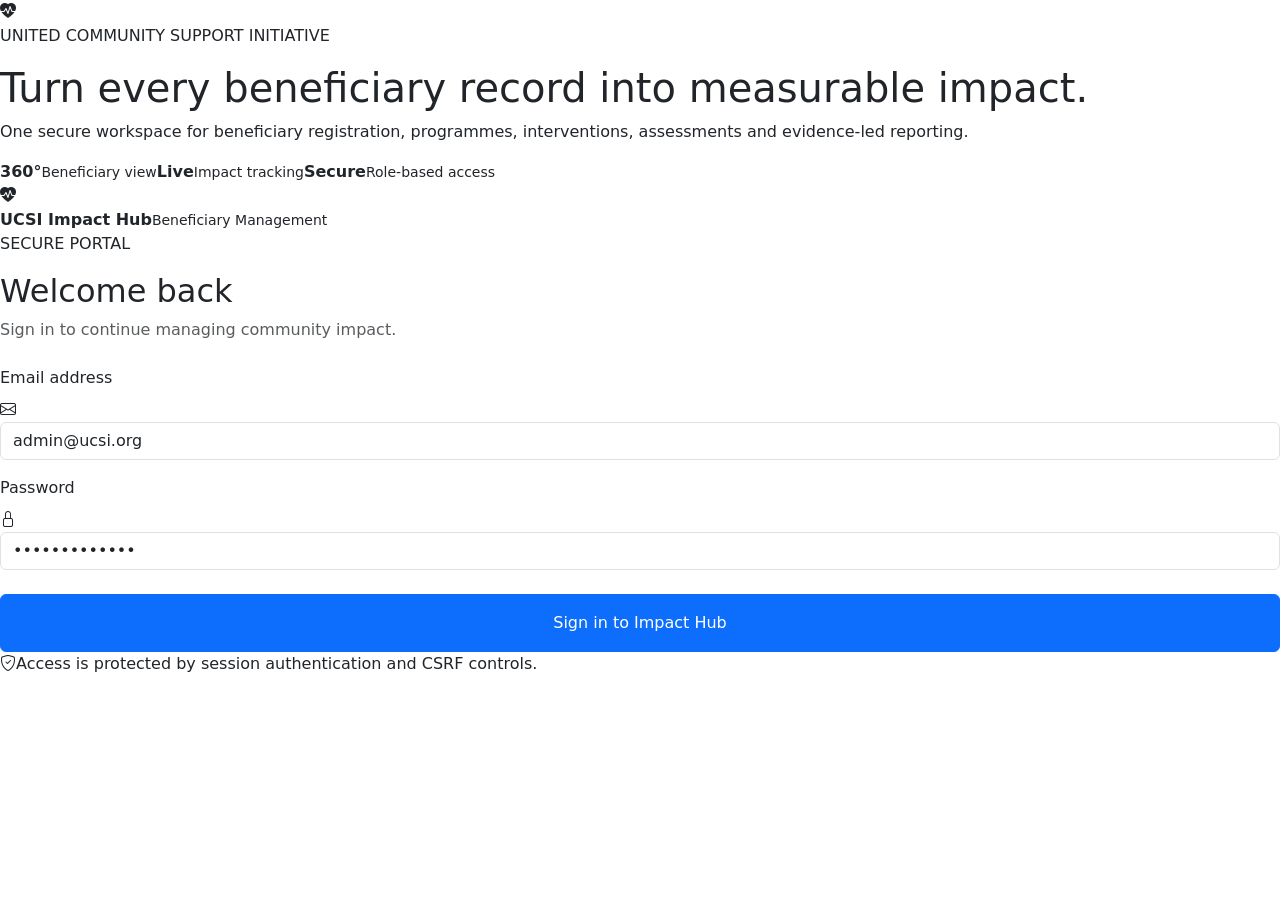
==== frontend/index.html @ 0e2eddae "feat(frontend): add UCSI application shell and forms" ====
<!doctype html>
<html lang="en">
<head>
<meta charset="utf-8">
<meta name="viewport" content="width=device-width, initial-scale=1">
<meta name="description" content="UCSI centralised beneficiary management and impact tracking system">
<title>UCSI Impact Hub</title>
<link rel="preconnect" href="https://fonts.googleapis.com">
<link rel="preconnect" href="https://fonts.gstatic.com" crossorigin>
<link href="https://fonts.googleapis.com/css2?family=Inter:wght@400;500;600;700;800&display=swap" rel="stylesheet">
<link href="https://cdn.jsdelivr.net/npm/bootstrap@5.3.3/dist/css/bootstrap.min.css" rel="stylesheet">
<link href="https://cdn.jsdelivr.net/npm/bootstrap-icons@1.11.3/font/bootstrap-icons.min.css" rel="stylesheet">
<link href="assets/css/app.css" rel="stylesheet">
</head>
<body>
<div id="toastStack" class="toast-container position-fixed top-0 end-0 p-3"></div>
<section id="loginView" class="auth-shell">
  <div class="auth-art d-none d-lg-flex">
    <div class="auth-art-content"><span class="brand-mark"><i class="bi bi-heart-pulse-fill"></i></span><p class="eyebrow">UNITED COMMUNITY SUPPORT INITIATIVE</p><h1>Turn every beneficiary record into measurable impact.</h1><p>One secure workspace for beneficiary registration, programmes, interventions, assessments and evidence-led reporting.</p><div class="auth-stat-row"><span><strong>360°</strong><small>Beneficiary view</small></span><span><strong>Live</strong><small>Impact tracking</small></span><span><strong>Secure</strong><small>Role-based access</small></span></div></div>
  </div>
  <div class="auth-panel"><div class="auth-card"><div class="mobile-brand"><span class="brand-mark"><i class="bi bi-heart-pulse-fill"></i></span><div><strong>UCSI Impact Hub</strong><small>Beneficiary Management</small></div></div><p class="eyebrow">SECURE PORTAL</p><h2>Welcome back</h2><p class="text-muted mb-4">Sign in to continue managing community impact.</p><form id="loginForm" novalidate><div class="mb-3"><label class="form-label">Email address</label><div class="input-icon"><i class="bi bi-envelope"></i><input id="loginEmail" type="email" class="form-control" value="admin@ucsi.org" required></div></div><div class="mb-4"><label class="form-label">Password</label><div class="input-icon"><i class="bi bi-lock"></i><input id="loginPassword" type="password" class="form-control" value="ChangeMe@2026" required></div></div><button class="btn btn-primary w-100 py-3" type="submit"><span class="btn-label">Sign in to Impact Hub</span><span class="spinner-border spinner-border-sm d-none"></span></button></form><div class="login-note"><i class="bi bi-shield-check"></i><span>Access is protected by session authentication and CSRF controls.</span></div></div></div>
</section>
<div id="appView" class="app-shell d-none">
  <aside id="sidebar" class="sidebar">
    <div class="sidebar-brand"><span class="brand-mark"><i class="bi bi-heart-pulse-fill"></i></span><div><strong>UCSI</strong><small>Impact Hub</small></div><button id="closeSidebar" class="btn btn-sm d-lg-none ms-auto"><i class="bi bi-x-lg"></i></button></div>
    <div class="sidebar-section-label">WORKSPACE</div>
    <nav class="nav flex-column" id="mainNav">
      <a href="#dashboard" class="nav-link active" data-page="dashboard"><i class="bi bi-grid-1x2-fill"></i><span>Dashboard</span></a>
      <a href="#beneficiaries" class="nav-link" data-page="beneficiaries"><i class="bi bi-people-fill"></i><span>Beneficiaries</span></a>
      <a href="#programmes" class="nav-link" data-page="programmes"><i class="bi bi-diagram-3-fill"></i><span>Programmes</span></a>
      <a href="#interventions" class="nav-link" data-page="interventions"><i class="bi bi-bullseye"></i><span>Interventions</span></a>
      <a href="#assessments" class="nav-link" data-page="assessments"><i class="bi bi-clipboard2-pulse-fill"></i><span>Assessments</span></a>
      <a href="#reports" class="nav-link" data-page="reports"><i class="bi bi-bar-chart-fill"></i><span>Impact reports</span></a>
    </nav>
    <div class="sidebar-footer"><div class="sidebar-tip"><i class="bi bi-lightbulb-fill"></i><div><strong>Data quality matters</strong><span>Keep beneficiary records complete and evidence-backed.</span></div></div><button id="logoutBtn" class="btn btn-ghost w-100 text-start"><i class="bi bi-box-arrow-right me-2"></i>Sign out</button></div>
  </aside>
  <main class="main-content">
    <header class="topbar"><button id="menuToggle" class="icon-btn d-lg-none"><i class="bi bi-list"></i></button><div class="topbar-context"><span class="eyebrow">UCSI / OPERATIONS</span><h1 id="pageTitle">Dashboard</h1></div><div class="topbar-actions"><button id="refreshBtn" class="icon-btn" title="Refresh"><i class="bi bi-arrow-clockwise"></i></button><div class="user-menu"><div class="avatar" id="userAvatar">SA</div><div class="d-none d-md-block"><strong id="userName">System Administrator</strong><small id="userRole">Administrator</small></div></div></div></header>
    <div id="pageContent" class="page-content"></div>
  </main>
</div>
<div class="modal fade" id="beneficiaryModal" tabindex="-1"><div class="modal-dialog modal-xl modal-dialog-scrollable"><div class="modal-content"><form id="beneficiaryForm"><div class="modal-header"><div><p class="eyebrow mb-1">BENEFICIARY PROFILE</p><h5 class="modal-title">Register beneficiary</h5></div><button type="button" class="btn-close" data-bs-dismiss="modal"></button></div><div class="modal-body"><div class="section-grid"><div><label class="form-label">First name *</label><input name="first_name" class="form-control" required></div><div><label class="form-label">Middle name</label><input name="middle_name" class="form-control"></div><div><label class="form-label">Last name *</label><input name="last_name" class="form-control" required></div><div><label class="form-label">Gender *</label><select name="gender" class="form-select" required><option value="">Select</option><option value="female">Female</option><option value="male">Male</option><option value="other">Other</option></select></div><div><label class="form-label">Date of birth</label><input name="date_of_birth" type="date" class="form-control"></div><div><label class="form-label">Phone</label><input name="phone" class="form-control"></div><div><label class="form-label">Email</label><input name="email" type="email" class="form-control"></div><div><label class="form-label">Household size</label><input name="household_size" type="number" min="1" value="1" class="form-control"></div><div><label class="form-label">Community *</label><input name="community" class="form-control" required></div><div><label class="form-label">LGA</label><input name="lga" class="form-control"></div><div><label class="form-label">State *</label><input name="state" value="Kaduna" class="form-control" required></div><div><label class="form-label">Registration date *</label><input name="registration_date" type="date" class="form-control" required></div><div><label class="form-label">Vulnerability</label><select name="vulnerability_status" class="form-select"><option value="low">Low</option><option value="medium" selected>Medium</option><option value="high">High</option><option value="critical">Critical</option></select></div><div><label class="form-label">Employment</label><select name="employment_status" class="form-select"><option value="">Select</option><option>employed</option><option>self_employed</option><option>unemployed</option><option>student</option><option>retired</option><option>other</option></select></div><div class="grid-span-2"><label class="form-label">Address</label><input name="address" class="form-control"></div><div class="form-check grid-span-2"><input name="consent_given" value="1" class="form-check-input" type="checkbox" id="consent"><label class="form-check-label" for="consent">Beneficiary consent has been obtained for data collection and programme participation.</label></div></div></div><div class="modal-footer"><button type="button" class="btn btn-light" data-bs-dismiss="modal">Cancel</button><button class="btn btn-primary" type="submit">Save beneficiary</button></div></form></div></div></div>
<div class="modal fade" id="programmeModal" tabindex="-1"><div class="modal-dialog"><div class="modal-content"><form id="programmeForm"><div class="modal-header"><h5 class="modal-title">Create programme</h5><button type="button" class="btn-close" data-bs-dismiss="modal"></button></div><div class="modal-body"><div class="mb-3"><label class="form-label">Programme code *</label><input name="code" class="form-control" required></div><div class="mb-3"><label class="form-label">Programme name *</label><input name="name" class="form-control" required></div><div class="mb-3"><label class="form-label">Description</label><textarea name="description" class="form-control" rows="3"></textarea></div><div class="row g-3"><div class="col-6"><label class="form-label">Start date *</label><input name="start_date" type="date" class="form-control" required></div><div class="col-6"><label class="form-label">End date</label><input name="end_date" type="date" class="form-control"></div><div class="col-6"><label class="form-label">Budget</label><input name="budget" type="number" min="0" step="0.01" class="form-control" value="0"></div><div class="col-6"><label class="form-label">Status</label><select name="status" class="form-select"><option value="planned">Planned</option><option value="active">Active</option><option value="completed">Completed</option><option value="suspended">Suspended</option></select></div></div></div><div class="modal-footer"><button type="button" class="btn btn-light" data-bs-dismiss="modal">Cancel</button><button class="btn btn-primary" type="submit">Create programme</button></div></form></div></div></div>
<div class="modal fade" id="interventionModal" tabindex="-1"><div class="modal-dialog"><div class="modal-content"><form id="interventionForm"><div class="modal-header"><h5 class="modal-title">Create intervention</h5><button type="button" class="btn-close" data-bs-dismiss="modal"></button></div><div class="modal-body"><div class="mb-3"><label class="form-label">Programme *</label><select name="programme_id" id="interventionProgramme" class="form-select" required></select></div><div class="mb-3"><label class="form-label">Intervention name *</label><input name="name" class="form-control" required></div><div class="row g-3"><div class="col-6"><label class="form-label">Type *</label><input name="intervention_type" class="form-control" required placeholder="Cash transfer, training..."></div><div class="col-6"><label class="form-label">Target count</label><input name="target_count" type="number" min="0" class="form-control" value="0"></div><div class="col-6"><label class="form-label">Start date *</label><input name="start_date" type="date" class="form-control" required></div><div class="col-6"><label class="form-label">End date</label><input name="end_date" type="date" class="form-control"></div></div><div class="mt-3"><label class="form-label">Unit cost</label><input name="unit_cost" type="number" min="0" step="0.01" class="form-control" value="0"></div><div class="mt-3"><label class="form-label">Description</label><textarea name="description" class="form-control" rows="3"></textarea></div></div><div class="modal-footer"><button type="button" class="btn btn-light" data-bs-dismiss="modal">Cancel</button><button class="btn btn-primary" type="submit">Create intervention</button></div></form></div></div></div>
<script src="https://cdn.jsdelivr.net/npm/bootstrap@5.3.3/dist/js/bootstrap.bundle.min.js"></script>
<script src="assets/js/app.js"></script>
</body>
</html>
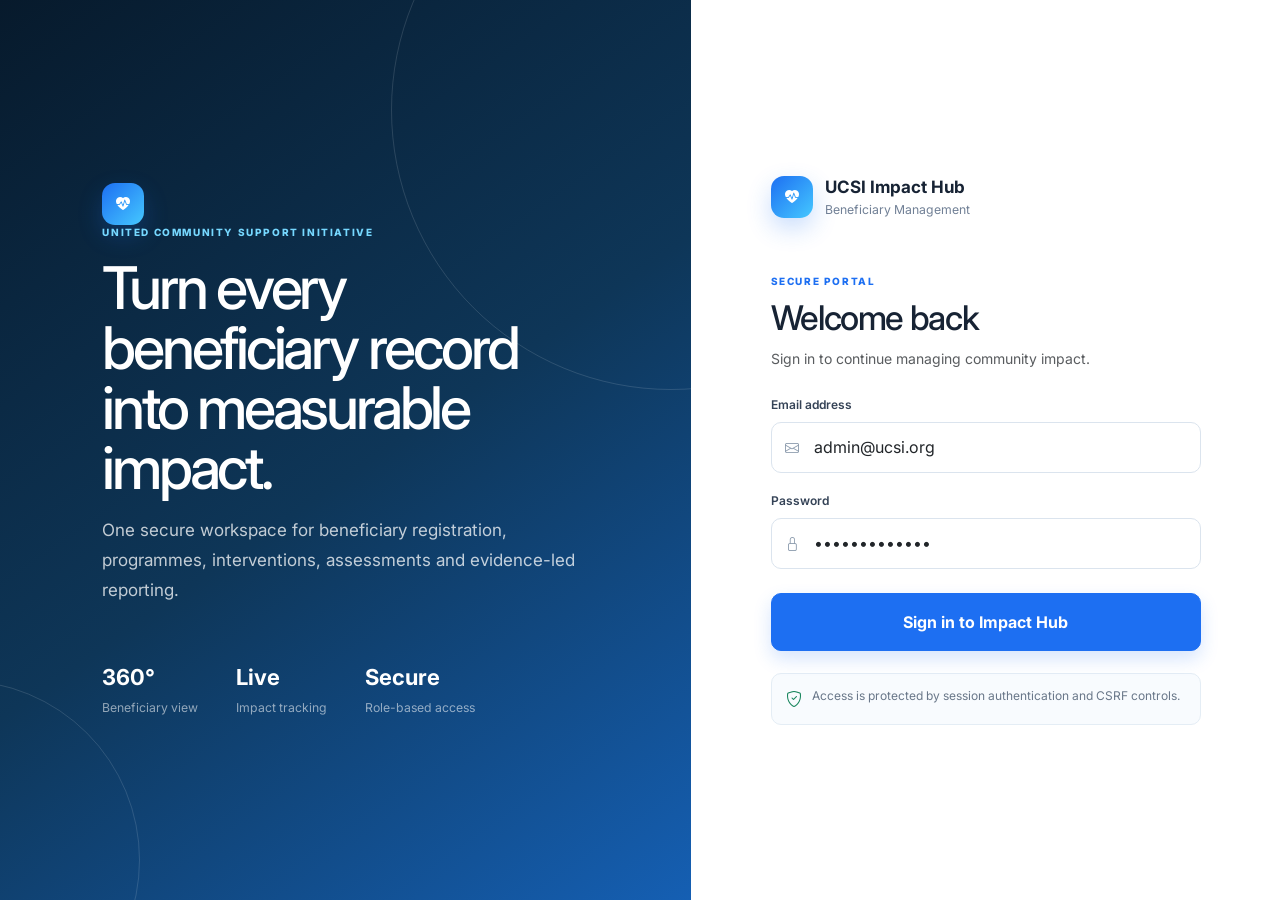
==== commit 449df208: "feat: align frontend navigation with backend capabilities" ====
--- a/frontend/index.html
+++ b/frontend/index.html
@@ -18,7 +18,7 @@
   <div class="auth-art d-none d-lg-flex">
     <div class="auth-art-content"><span class="brand-mark"><i class="bi bi-heart-pulse-fill"></i></span><p class="eyebrow">UNITED COMMUNITY SUPPORT INITIATIVE</p><h1>Turn every beneficiary record into measurable impact.</h1><p>One secure workspace for beneficiary registration, programmes, interventions, assessments and evidence-led reporting.</p><div class="auth-stat-row"><span><strong>360°</strong><small>Beneficiary view</small></span><span><strong>Live</strong><small>Impact tracking</small></span><span><strong>Secure</strong><small>Role-based access</small></span></div></div>
   </div>
-  <div class="auth-panel"><div class="auth-card"><div class="mobile-brand"><span class="brand-mark"><i class="bi bi-heart-pulse-fill"></i></span><div><strong>UCSI Impact Hub</strong><small>Beneficiary Management</small></div></div><p class="eyebrow">SECURE PORTAL</p><h2>Welcome back</h2><p class="text-muted mb-4">Sign in to continue managing community impact.</p><form id="loginForm" novalidate><div class="mb-3"><label class="form-label">Email address</label><div class="input-icon"><i class="bi bi-envelope"></i><input id="loginEmail" type="email" class="form-control" value="admin@ucsi.org" required></div></div><div class="mb-4"><label class="form-label">Password</label><div class="input-icon"><i class="bi bi-lock"></i><input id="loginPassword" type="password" class="form-control" value="ChangeMe@2026" required></div></div><button class="btn btn-primary w-100 py-3" type="submit"><span class="btn-label">Sign in to Impact Hub</span><span class="spinner-border spinner-border-sm d-none"></span></button></form><div class="login-note"><i class="bi bi-shield-check"></i><span>Access is protected by session authentication and CSRF controls.</span></div></div></div>
+  <div class="auth-panel"><div class="auth-card"><div class="mobile-brand"><span class="brand-mark"><i class="bi bi-heart-pulse-fill"></i></span><div><strong>UCSI Impact Hub</strong><small>Beneficiary Management</small></div></div><p class="eyebrow">SECURE PORTAL</p><h2>Welcome back</h2><p class="text-muted mb-4">Sign in to continue managing community impact.</p><form id="loginForm" novalidate><div class="mb-3"><label class="form-label">Email address</label><div class="input-icon"><i class="bi bi-envelope"></i><input id="loginEmail" type="email" class="form-control" value="admin@ucsi.org" required autocomplete="username"></div></div><div class="mb-4"><label class="form-label">Password</label><div class="input-icon"><i class="bi bi-lock"></i><input id="loginPassword" type="password" class="form-control" value="ChangeMe@2026" required autocomplete="current-password"></div></div><button class="btn btn-primary w-100 py-3" type="submit"><span class="btn-label">Sign in to Impact Hub</span><span class="spinner-border spinner-border-sm d-none"></span></button></form><div class="login-note"><i class="bi bi-shield-check"></i><span>Access is protected by session authentication and CSRF controls.</span></div></div></div>
 </section>
 <div id="appView" class="app-shell d-none">
   <aside id="sidebar" class="sidebar">
@@ -30,6 +30,7 @@
       <a href="#programmes" class="nav-link" data-page="programmes"><i class="bi bi-diagram-3-fill"></i><span>Programmes</span></a>
       <a href="#interventions" class="nav-link" data-page="interventions"><i class="bi bi-bullseye"></i><span>Interventions</span></a>
       <a href="#assessments" class="nav-link" data-page="assessments"><i class="bi bi-clipboard2-pulse-fill"></i><span>Assessments</span></a>
+      <a href="#indicators" class="nav-link" data-page="indicators"><i class="bi bi-speedometer2"></i><span>Indicators</span></a>
       <a href="#reports" class="nav-link" data-page="reports"><i class="bi bi-bar-chart-fill"></i><span>Impact reports</span></a>
     </nav>
     <div class="sidebar-footer"><div class="sidebar-tip"><i class="bi bi-lightbulb-fill"></i><div><strong>Data quality matters</strong><span>Keep beneficiary records complete and evidence-backed.</span></div></div><button id="logoutBtn" class="btn btn-ghost w-100 text-start"><i class="bi bi-box-arrow-right me-2"></i>Sign out</button></div>
@@ -39,9 +40,6 @@
     <div id="pageContent" class="page-content"></div>
   </main>
 </div>
-<div class="modal fade" id="beneficiaryModal" tabindex="-1"><div class="modal-dialog modal-xl modal-dialog-scrollable"><div class="modal-content"><form id="beneficiaryForm"><div class="modal-header"><div><p class="eyebrow mb-1">BENEFICIARY PROFILE</p><h5 class="modal-title">Register beneficiary</h5></div><button type="button" class="btn-close" data-bs-dismiss="modal"></button></div><div class="modal-body"><div class="section-grid"><div><label class="form-label">First name *</label><input name="first_name" class="form-control" required></div><div><label class="form-label">Middle name</label><input name="middle_name" class="form-control"></div><div><label class="form-label">Last name *</label><input name="last_name" class="form-control" required></div><div><label class="form-label">Gender *</label><select name="gender" class="form-select" required><option value="">Select</option><option value="female">Female</option><option value="male">Male</option><option value="other">Other</option></select></div><div><label class="form-label">Date of birth</label><input name="date_of_birth" type="date" class="form-control"></div><div><label class="form-label">Phone</label><input name="phone" class="form-control"></div><div><label class="form-label">Email</label><input name="email" type="email" class="form-control"></div><div><label class="form-label">Household size</label><input name="household_size" type="number" min="1" value="1" class="form-control"></div><div><label class="form-label">Community *</label><input name="community" class="form-control" required></div><div><label class="form-label">LGA</label><input name="lga" class="form-control"></div><div><label class="form-label">State *</label><input name="state" value="Kaduna" class="form-control" required></div><div><label class="form-label">Registration date *</label><input name="registration_date" type="date" class="form-control" required></div><div><label class="form-label">Vulnerability</label><select name="vulnerability_status" class="form-select"><option value="low">Low</option><option value="medium" selected>Medium</option><option value="high">High</option><option value="critical">Critical</option></select></div><div><label class="form-label">Employment</label><select name="employment_status" class="form-select"><option value="">Select</option><option>employed</option><option>self_employed</option><option>unemployed</option><option>student</option><option>retired</option><option>other</option></select></div><div class="grid-span-2"><label class="form-label">Address</label><input name="address" class="form-control"></div><div class="form-check grid-span-2"><input name="consent_given" value="1" class="form-check-input" type="checkbox" id="consent"><label class="form-check-label" for="consent">Beneficiary consent has been obtained for data collection and programme participation.</label></div></div></div><div class="modal-footer"><button type="button" class="btn btn-light" data-bs-dismiss="modal">Cancel</button><button class="btn btn-primary" type="submit">Save beneficiary</button></div></form></div></div></div>
-<div class="modal fade" id="programmeModal" tabindex="-1"><div class="modal-dialog"><div class="modal-content"><form id="programmeForm"><div class="modal-header"><h5 class="modal-title">Create programme</h5><button type="button" class="btn-close" data-bs-dismiss="modal"></button></div><div class="modal-body"><div class="mb-3"><label class="form-label">Programme code *</label><input name="code" class="form-control" required></div><div class="mb-3"><label class="form-label">Programme name *</label><input name="name" class="form-control" required></div><div class="mb-3"><label class="form-label">Description</label><textarea name="description" class="form-control" rows="3"></textarea></div><div class="row g-3"><div class="col-6"><label class="form-label">Start date *</label><input name="start_date" type="date" class="form-control" required></div><div class="col-6"><label class="form-label">End date</label><input name="end_date" type="date" class="form-control"></div><div class="col-6"><label class="form-label">Budget</label><input name="budget" type="number" min="0" step="0.01" class="form-control" value="0"></div><div class="col-6"><label class="form-label">Status</label><select name="status" class="form-select"><option value="planned">Planned</option><option value="active">Active</option><option value="completed">Completed</option><option value="suspended">Suspended</option></select></div></div></div><div class="modal-footer"><button type="button" class="btn btn-light" data-bs-dismiss="modal">Cancel</button><button class="btn btn-primary" type="submit">Create programme</button></div></form></div></div></div>
-<div class="modal fade" id="interventionModal" tabindex="-1"><div class="modal-dialog"><div class="modal-content"><form id="interventionForm"><div class="modal-header"><h5 class="modal-title">Create intervention</h5><button type="button" class="btn-close" data-bs-dismiss="modal"></button></div><div class="modal-body"><div class="mb-3"><label class="form-label">Programme *</label><select name="programme_id" id="interventionProgramme" class="form-select" required></select></div><div class="mb-3"><label class="form-label">Intervention name *</label><input name="name" class="form-control" required></div><div class="row g-3"><div class="col-6"><label class="form-label">Type *</label><input name="intervention_type" class="form-control" required placeholder="Cash transfer, training..."></div><div class="col-6"><label class="form-label">Target count</label><input name="target_count" type="number" min="0" class="form-control" value="0"></div><div class="col-6"><label class="form-label">Start date *</label><input name="start_date" type="date" class="form-control" required></div><div class="col-6"><label class="form-label">End date</label><input name="end_date" type="date" class="form-control"></div></div><div class="mt-3"><label class="form-label">Unit cost</label><input name="unit_cost" type="number" min="0" step="0.01" class="form-control" value="0"></div><div class="mt-3"><label class="form-label">Description</label><textarea name="description" class="form-control" rows="3"></textarea></div></div><div class="modal-footer"><button type="button" class="btn btn-light" data-bs-dismiss="modal">Cancel</button><button class="btn btn-primary" type="submit">Create intervention</button></div></form></div></div></div>
 <script src="https://cdn.jsdelivr.net/npm/bootstrap@5.3.3/dist/js/bootstrap.bundle.min.js"></script>
 <script src="assets/js/app.js"></script>
 </body>
--- a/frontend/assets/css/app.css
+++ b/frontend/assets/css/app.css
@@ -0,0 +1 @@
+:root{--navy:#0b1f33;--navy-2:#102b45;--blue:#1d6ff2;--blue-2:#0f5bd6;--cyan:#18b7a0;--ink:#172334;--muted:#718096;--line:#e7edf4;--surface:#fff;--bg:#f5f8fc;--danger:#d64545;--warning:#c88900;--success:#16845b;--shadow:0 14px 40px rgba(19,44,74,.08)}*{box-sizing:border-box}body{margin:0;background:var(--bg);color:var(--ink);font-family:Inter,system-ui,-apple-system,BlinkMacSystemFont,"Segoe UI",sans-serif;font-size:14px}.auth-shell{min-height:100vh;display:grid;grid-template-columns:1.08fr .92fr;background:#fff}.auth-art{position:relative;overflow:hidden;background:linear-gradient(145deg,#071a2c 0%,#0e3658 52%,#155fb3 100%);color:#fff;align-items:center;padding:8vw}.auth-art:after,.auth-art:before{content:"";position:absolute;border:1px solid rgba(255,255,255,.13);border-radius:50%}.auth-art:before{width:560px;height:560px;right:-260px;top:-170px}.auth-art:after{width:360px;height:360px;left:-220px;bottom:-140px}.auth-art-content{max-width:650px;position:relative;z-index:1}.auth-art h1{font-size:clamp(42px,4.6vw,72px);line-height:1.02;letter-spacing:-.055em;margin:18px 0}.auth-art p:not(.eyebrow){font-size:17px;line-height:1.75;color:rgba(255,255,255,.75);max-width:590px}.eyebrow{font-size:10px;letter-spacing:.16em;font-weight:800;color:var(--blue);margin:0}.auth-art .eyebrow{color:#76d8ff}.brand-mark{width:42px;height:42px;border-radius:13px;display:inline-grid;place-items:center;background:linear-gradient(135deg,var(--blue),#45c8ff);color:#fff;box-shadow:0 10px 25px rgba(29,111,242,.24);flex:none}.auth-stat-row{display:flex;gap:38px;margin-top:55px}.auth-stat-row span{display:flex;flex-direction:column;gap:5px}.auth-stat-row strong{font-size:22px}.auth-stat-row small{color:rgba(255,255,255,.55)}.auth-panel{display:flex;align-items:center;justify-content:center;padding:36px}.auth-card{width:min(430px,100%)}.mobile-brand{display:flex;gap:12px;align-items:center;margin-bottom:55px}.mobile-brand div{display:flex;flex-direction:column}.mobile-brand strong{font-size:17px}.mobile-brand small{color:var(--muted)}.auth-card h2{font-size:34px;letter-spacing:-.04em;margin:9px 0}.form-label{font-weight:600;color:#344256;font-size:12px}.form-control,.form-select{border:1px solid #dbe4ee;border-radius:10px;padding:.78rem .9rem;background:#fff}.form-control:focus,.form-select:focus{border-color:#7baefc;box-shadow:0 0 0 .2rem rgba(29,111,242,.1)}.input-icon{position:relative}.input-icon i{position:absolute;left:14px;top:50%;transform:translateY(-50%);color:#8c9bad}.input-icon .form-control{padding-left:42px}.btn-primary{background:var(--blue);border-color:var(--blue);border-radius:10px;font-weight:700;box-shadow:0 8px 18px rgba(29,111,242,.18)}.btn-primary:hover{background:var(--blue-2);border-color:var(--blue-2)}.btn-light{background:#f4f7fa;border-color:#e5ebf1;color:#3c4b5e;font-weight:600}.login-note{margin-top:22px;padding:13px 14px;border:1px solid #e4edf5;background:#f8fbfe;border-radius:10px;color:#697789;display:flex;gap:10px;line-height:1.5;font-size:12px}.login-note i{color:var(--success);font-size:16px}.app-shell{min-height:100vh}.sidebar{position:fixed;inset:0 auto 0 0;width:254px;background:var(--navy);color:#fff;display:flex;flex-direction:column;z-index:1030;padding:20px 14px}.sidebar-brand{display:flex;align-items:center;gap:11px;padding:5px 10px 30px}.sidebar-brand div{display:flex;flex-direction:column;line-height:1.2}.sidebar-brand strong{font-size:17px}.sidebar-brand small{font-size:10px;color:#8ea4ba;text-transform:uppercase;letter-spacing:.1em;margin-top:3px}.sidebar-section-label{font-size:9px;letter-spacing:.16em;font-weight:800;color:#66819b;padding:0 12px 10px}.nav-link{display:flex;align-items:center;gap:12px;color:#9fb1c4;padding:11px 12px;border-radius:9px;margin:2px 0;font-weight:600}.nav-link:hover{color:#fff;background:rgba(255,255,255,.05)}.nav-link.active{color:#fff;background:linear-gradient(90deg,rgba(29,111,242,.95),rgba(29,111,242,.5));box-shadow:0 8px 20px rgba(0,0,0,.14)}.nav-link i{font-size:16px;width:20px;text-align:center}.sidebar-footer{margin-top:auto}.sidebar-tip{display:flex;gap:10px;background:rgba(255,255,255,.055);border:1px solid rgba(255,255,255,.07);padding:13px;border-radius:10px;margin-bottom:12px}.sidebar-tip i{color:#73d4c4}.sidebar-tip div{display:flex;flex-direction:column;gap:4px}.sidebar-tip strong{font-size:11px}.sidebar-tip span{font-size:10px;color:#8398ac;line-height:1.45}.btn-ghost{color:#9fb1c4;border:0;background:transparent;padding:11px 12px;font-weight:600}.btn-ghost:hover{color:#fff;background:rgba(255,255,255,.05)}.main-content{margin-left:254px;min-height:100vh}.topbar{height:84px;background:rgba(255,255,255,.92);backdrop-filter:blur(14px);border-bottom:1px solid var(--line);display:flex;align-items:center;justify-content:space-between;padding:0 34px;position:sticky;top:0;z-index:100}.topbar-context h1{font-size:21px;letter-spacing:-.025em;margin:3px 0 0}.topbar-actions{display:flex;align-items:center;gap:13px}.icon-btn{width:38px;height:38px;border:1px solid var(--line);background:#fff;border-radius:10px;color:#617083}.icon-btn:hover{background:#f5f8fb}.user-menu{display:flex;align-items:center;gap:10px;padding-left:10px}.user-menu div:not(.avatar){display:flex;flex-direction:column;line-height:1.3}.user-menu strong{font-size:12px}.user-menu small{font-size:10px;color:var(--muted);margin-top:3px}.avatar{width:38px;height:38px;border-radius:50%;display:grid;place-items:center;background:#eaf2ff;color:var(--blue);font-weight:800;font-size:11px}.page-content{padding:30px 34px 55px;max-width:1600px;margin:auto}.page-heading{display:flex;justify-content:space-between;align-items:flex-end;gap:20px;margin-bottom:24px}.page-heading h2{font-size:26px;letter-spacing:-.04em;margin:4px 0}.page-heading p{margin:0;color:var(--muted)}.metric-grid{display:grid;grid-template-columns:repeat(4,1fr);gap:16px;margin-bottom:20px}.metric-card,.panel{background:var(--surface);border:1px solid var(--line);border-radius:14px;box-shadow:var(--shadow)}.metric-card{padding:19px}.metric-top{display:flex;justify-content:space-between;align-items:center}.metric-label{color:var(--muted);font-size:11px;font-weight:700}.metric-icon{width:35px;height:35px;border-radius:9px;display:grid;place-items:center;background:#edf4ff;color:var(--blue)}.metric-value{font-size:29px;font-weight:800;letter-spacing:-.045em;margin:17px 0 4px}.metric-meta{font-size:10px;color:var(--muted)}.metric-meta i{color:var(--success)}.dashboard-grid{display:grid;grid-template-columns:1.35fr .65fr;gap:18px}.panel-header{padding:18px 20px;border-bottom:1px solid var(--line);display:flex;align-items:center;justify-content:space-between}.panel-header h3{font-size:14px;margin:0;font-weight:750}.panel-body{padding:20px}.table-wrap{overflow:auto}.table{margin:0;min-width:720px}.table th{font-size:10px;text-transform:uppercase;letter-spacing:.08em;color:#8190a2;font-weight:800;border-bottom:1px solid var(--line);padding:11px 14px;white-space:nowrap}.table td{padding:14px;font-size:12px;vertical-align:middle;border-color:#eef2f6}.table tbody tr:hover{background:#fbfdff}.badge-soft{border-radius:999px;padding:5px 9px;font-size:10px;font-weight:800;display:inline-block}.badge-active{background:#e8f8f0;color:#16784f}.badge-planned{background:#fff6df;color:#9b6b00}.badge-completed{background:#e8f1ff;color:#205db7}.badge-high{background:#fff0ec;color:#bd4c2f}.badge-critical{background:#fde8eb;color:#ae263a}.badge-medium{background:#fff6df;color:#9b6b00}.badge-low{background:#e8f8f0;color:#16784f}.empty-state{padding:55px 20px;text-align:center;color:var(--muted)}.empty-state i{font-size:35px;color:#b7c5d4}.empty-state h4{font-size:15px;color:#445468;margin:12px 0 5px}.toolbar{display:flex;gap:10px;flex-wrap:wrap}.toolbar .form-control,.toolbar .form-select{min-width:180px;padding:.62rem .8rem}.section-grid{display:grid;grid-template-columns:repeat(3,1fr);gap:16px}.grid-span-2{grid-column:span 2}.modal-content{border:0;border-radius:14px;box-shadow:0 20px 60px rgba(8,29,52,.18)}.modal-header{border-bottom:1px solid var(--line);padding:18px 22px}.modal-footer{border-top:1px solid var(--line);padding:14px 22px}.progress-thin{height:6px;border-radius:20px;background:#edf1f5}.progress-thin .progress-bar{border-radius:20px}.report-grid{display:grid;grid-template-columns:repeat(3,1fr);gap:16px}.report-card{padding:20px}.report-card h4{font-size:13px;margin:0 0 18px}.report-score{font-size:34px;font-weight:800;letter-spacing:-.05em}.chart-bars{height:220px;display:flex;align-items:flex-end;gap:16px;padding:15px 5px 0}.chart-bar{flex:1;min-width:22px;border-radius:7px 7px 2px 2px;background:linear-gradient(180deg,#5aa7ff,#1d6ff2);position:relative}.chart-bar span{position:absolute;top:-19px;left:50%;transform:translateX(-50%);font-size:9px;color:#718096;white-space:nowrap}.chart-bar small{position:absolute;bottom:-18px;left:50%;transform:translateX(-50%);font-size:9px;color:#8795a5;white-space:nowrap}.spinner-page{display:grid;place-items:center;min-height:300px;color:var(--blue)}.mobile-only{display:none}@media(max-width:1100px){.metric-grid{grid-template-columns:repeat(2,1fr)}.dashboard-grid{grid-template-columns:1fr}.report-grid{grid-template-columns:1fr 1fr}}@media(max-width:991px){.sidebar{transform:translateX(-100%);transition:transform .22s ease;box-shadow:10px 0 40px rgba(0,0,0,.18)}.sidebar.open{transform:translateX(0)}.main-content{margin-left:0}.topbar{padding:0 20px}.page-content{padding:24px 20px}.section-grid{grid-template-columns:1fr 1fr}.grid-span-2{grid-column:span 2}}@media(max-width:650px){.auth-shell{display:block}.auth-panel{min-height:100vh;padding:24px}.mobile-brand{margin-bottom:55px}.metric-grid{grid-template-columns:1fr 1fr;gap:10px}.metric-card{padding:14px}.metric-value{font-size:24px}.page-heading{align-items:flex-start;flex-direction:column}.toolbar{width:100%}.toolbar .form-control,.toolbar .form-select{flex:1;min-width:130px}.section-grid{grid-template-columns:1fr}.grid-span-2{grid-column:auto}.report-grid{grid-template-columns:1fr}.topbar-context h1{font-size:18px}.topbar{height:72px}.page-content{padding:18px 14px 40px}.user-menu div:not(.avatar){display:none}.auth-card h2{font-size:30px}}
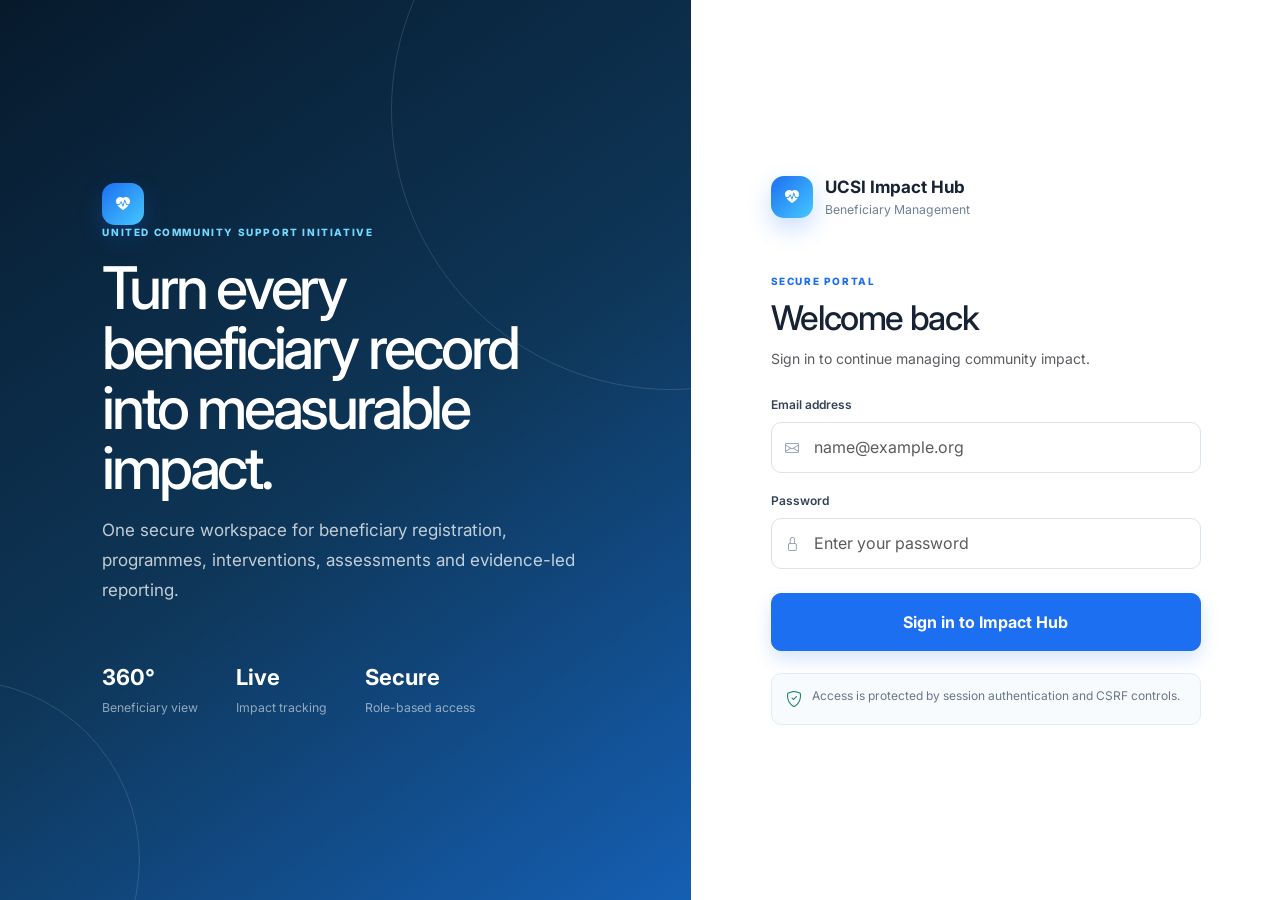
==== commit af04b8ca: "feat: add schema-aligned administration navigation and remove hardcoded credentials" ====
--- a/frontend/index.html
+++ b/frontend/index.html
@@ -5,42 +5,13 @@
 <meta name="viewport" content="width=device-width, initial-scale=1">
 <meta name="description" content="UCSI centralised beneficiary management and impact tracking system">
 <title>UCSI Impact Hub</title>
-<link rel="preconnect" href="https://fonts.googleapis.com">
-<link rel="preconnect" href="https://fonts.gstatic.com" crossorigin>
+<link rel="preconnect" href="https://fonts.googleapis.com"><link rel="preconnect" href="https://fonts.gstatic.com" crossorigin>
 <link href="https://fonts.googleapis.com/css2?family=Inter:wght@400;500;600;700;800&display=swap" rel="stylesheet">
-<link href="https://cdn.jsdelivr.net/npm/bootstrap@5.3.3/dist/css/bootstrap.min.css" rel="stylesheet">
-<link href="https://cdn.jsdelivr.net/npm/bootstrap-icons@1.11.3/font/bootstrap-icons.min.css" rel="stylesheet">
-<link href="assets/css/app.css" rel="stylesheet">
+<link href="https://cdn.jsdelivr.net/npm/bootstrap@5.3.3/dist/css/bootstrap.min.css" rel="stylesheet"><link href="https://cdn.jsdelivr.net/npm/bootstrap-icons@1.11.3/font/bootstrap-icons.min.css" rel="stylesheet"><link href="assets/css/app.css" rel="stylesheet">
 </head>
 <body>
 <div id="toastStack" class="toast-container position-fixed top-0 end-0 p-3"></div>
-<section id="loginView" class="auth-shell">
-  <div class="auth-art d-none d-lg-flex">
-    <div class="auth-art-content"><span class="brand-mark"><i class="bi bi-heart-pulse-fill"></i></span><p class="eyebrow">UNITED COMMUNITY SUPPORT INITIATIVE</p><h1>Turn every beneficiary record into measurable impact.</h1><p>One secure workspace for beneficiary registration, programmes, interventions, assessments and evidence-led reporting.</p><div class="auth-stat-row"><span><strong>360°</strong><small>Beneficiary view</small></span><span><strong>Live</strong><small>Impact tracking</small></span><span><strong>Secure</strong><small>Role-based access</small></span></div></div>
-  </div>
-  <div class="auth-panel"><div class="auth-card"><div class="mobile-brand"><span class="brand-mark"><i class="bi bi-heart-pulse-fill"></i></span><div><strong>UCSI Impact Hub</strong><small>Beneficiary Management</small></div></div><p class="eyebrow">SECURE PORTAL</p><h2>Welcome back</h2><p class="text-muted mb-4">Sign in to continue managing community impact.</p><form id="loginForm" novalidate><div class="mb-3"><label class="form-label">Email address</label><div class="input-icon"><i class="bi bi-envelope"></i><input id="loginEmail" type="email" class="form-control" value="admin@ucsi.org" required autocomplete="username"></div></div><div class="mb-4"><label class="form-label">Password</label><div class="input-icon"><i class="bi bi-lock"></i><input id="loginPassword" type="password" class="form-control" value="ChangeMe@2026" required autocomplete="current-password"></div></div><button class="btn btn-primary w-100 py-3" type="submit"><span class="btn-label">Sign in to Impact Hub</span><span class="spinner-border spinner-border-sm d-none"></span></button></form><div class="login-note"><i class="bi bi-shield-check"></i><span>Access is protected by session authentication and CSRF controls.</span></div></div></div>
-</section>
-<div id="appView" class="app-shell d-none">
-  <aside id="sidebar" class="sidebar">
-    <div class="sidebar-brand"><span class="brand-mark"><i class="bi bi-heart-pulse-fill"></i></span><div><strong>UCSI</strong><small>Impact Hub</small></div><button id="closeSidebar" class="btn btn-sm d-lg-none ms-auto"><i class="bi bi-x-lg"></i></button></div>
-    <div class="sidebar-section-label">WORKSPACE</div>
-    <nav class="nav flex-column" id="mainNav">
-      <a href="#dashboard" class="nav-link active" data-page="dashboard"><i class="bi bi-grid-1x2-fill"></i><span>Dashboard</span></a>
-      <a href="#beneficiaries" class="nav-link" data-page="beneficiaries"><i class="bi bi-people-fill"></i><span>Beneficiaries</span></a>
-      <a href="#programmes" class="nav-link" data-page="programmes"><i class="bi bi-diagram-3-fill"></i><span>Programmes</span></a>
-      <a href="#interventions" class="nav-link" data-page="interventions"><i class="bi bi-bullseye"></i><span>Interventions</span></a>
-      <a href="#assessments" class="nav-link" data-page="assessments"><i class="bi bi-clipboard2-pulse-fill"></i><span>Assessments</span></a>
-      <a href="#indicators" class="nav-link" data-page="indicators"><i class="bi bi-speedometer2"></i><span>Indicators</span></a>
-      <a href="#reports" class="nav-link" data-page="reports"><i class="bi bi-bar-chart-fill"></i><span>Impact reports</span></a>
-    </nav>
-    <div class="sidebar-footer"><div class="sidebar-tip"><i class="bi bi-lightbulb-fill"></i><div><strong>Data quality matters</strong><span>Keep beneficiary records complete and evidence-backed.</span></div></div><button id="logoutBtn" class="btn btn-ghost w-100 text-start"><i class="bi bi-box-arrow-right me-2"></i>Sign out</button></div>
-  </aside>
-  <main class="main-content">
-    <header class="topbar"><button id="menuToggle" class="icon-btn d-lg-none"><i class="bi bi-list"></i></button><div class="topbar-context"><span class="eyebrow">UCSI / OPERATIONS</span><h1 id="pageTitle">Dashboard</h1></div><div class="topbar-actions"><button id="refreshBtn" class="icon-btn" title="Refresh"><i class="bi bi-arrow-clockwise"></i></button><div class="user-menu"><div class="avatar" id="userAvatar">SA</div><div class="d-none d-md-block"><strong id="userName">System Administrator</strong><small id="userRole">Administrator</small></div></div></div></header>
-    <div id="pageContent" class="page-content"></div>
-  </main>
-</div>
-<script src="https://cdn.jsdelivr.net/npm/bootstrap@5.3.3/dist/js/bootstrap.bundle.min.js"></script>
-<script src="assets/js/app.js"></script>
-</body>
-</html>
+<section id="loginView" class="auth-shell"><div class="auth-art d-none d-lg-flex"><div class="auth-art-content"><span class="brand-mark"><i class="bi bi-heart-pulse-fill"></i></span><p class="eyebrow">UNITED COMMUNITY SUPPORT INITIATIVE</p><h1>Turn every beneficiary record into measurable impact.</h1><p>One secure workspace for beneficiary registration, programmes, interventions, assessments and evidence-led reporting.</p><div class="auth-stat-row"><span><strong>360°</strong><small>Beneficiary view</small></span><span><strong>Live</strong><small>Impact tracking</small></span><span><strong>Secure</strong><small>Role-based access</small></span></div></div></div><div class="auth-panel"><div class="auth-card"><div class="mobile-brand"><span class="brand-mark"><i class="bi bi-heart-pulse-fill"></i></span><div><strong>UCSI Impact Hub</strong><small>Beneficiary Management</small></div></div><p class="eyebrow">SECURE PORTAL</p><h2>Welcome back</h2><p class="text-muted mb-4">Sign in to continue managing community impact.</p><form id="loginForm" novalidate><div class="mb-3"><label class="form-label">Email address</label><div class="input-icon"><i class="bi bi-envelope"></i><input id="loginEmail" type="email" class="form-control" placeholder="name@example.org" required autocomplete="username"></div></div><div class="mb-4"><label class="form-label">Password</label><div class="input-icon"><i class="bi bi-lock"></i><input id="loginPassword" type="password" class="form-control" placeholder="Enter your password" required autocomplete="current-password"></div></div><button class="btn btn-primary w-100 py-3" type="submit"><span class="btn-label">Sign in to Impact Hub</span><span class="spinner-border spinner-border-sm d-none"></span></button></form><div class="login-note"><i class="bi bi-shield-check"></i><span>Access is protected by session authentication and CSRF controls.</span></div></div></div></section>
+<div id="appView" class="app-shell d-none"><aside id="sidebar" class="sidebar"><div class="sidebar-brand"><span class="brand-mark"><i class="bi bi-heart-pulse-fill"></i></span><div><strong>UCSI</strong><small>Impact Hub</small></div><button id="closeSidebar" class="btn btn-sm d-lg-none ms-auto"><i class="bi bi-x-lg"></i></button></div><div class="sidebar-section-label">WORKSPACE</div><nav class="nav flex-column" id="mainNav"><a href="#dashboard" class="nav-link active" data-page="dashboard"><i class="bi bi-grid-1x2-fill"></i><span>Dashboard</span></a><a href="#beneficiaries" class="nav-link" data-page="beneficiaries"><i class="bi bi-people-fill"></i><span>Beneficiaries</span></a><a href="#programmes" class="nav-link" data-page="programmes"><i class="bi bi-diagram-3-fill"></i><span>Programmes</span></a><a href="#interventions" class="nav-link" data-page="interventions"><i class="bi bi-bullseye"></i><span>Interventions</span></a><a href="#assessments" class="nav-link" data-page="assessments"><i class="bi bi-clipboard2-pulse-fill"></i><span>Assessments</span></a><a href="#indicators" class="nav-link" data-page="indicators"><i class="bi bi-speedometer2"></i><span>Indicators</span></a><a href="#reports" class="nav-link" data-page="reports"><i class="bi bi-bar-chart-fill"></i><span>Impact reports</span></a><a href="#users" class="nav-link d-none" data-page="users"><i class="bi bi-person-gear"></i><span>User administration</span></a></nav><div class="sidebar-footer"><div class="sidebar-tip"><i class="bi bi-lightbulb-fill"></i><div><strong>Data quality matters</strong><span>Keep beneficiary records complete and evidence-backed.</span></div></div><button id="logoutBtn" class="btn btn-ghost w-100 text-start"><i class="bi bi-box-arrow-right me-2"></i>Sign out</button></div></aside><main class="main-content"><header class="topbar"><button id="menuToggle" class="icon-btn d-lg-none"><i class="bi bi-list"></i></button><div class="topbar-context"><span class="eyebrow">UCSI / OPERATIONS</span><h1 id="pageTitle">Dashboard</h1></div><div class="topbar-actions"><button id="refreshBtn" class="icon-btn" title="Refresh"><i class="bi bi-arrow-clockwise"></i></button><div class="user-menu"><div class="avatar" id="userAvatar">SA</div><div class="d-none d-md-block"><strong id="userName">System Administrator</strong><small id="userRole">Administrator</small></div></div></div></header><div id="pageContent" class="page-content"></div></main></div>
+<script src="https://cdn.jsdelivr.net/npm/bootstrap@5.3.3/dist/js/bootstrap.bundle.min.js"></script><script src="assets/js/app.js"></script>
+</body></html>
